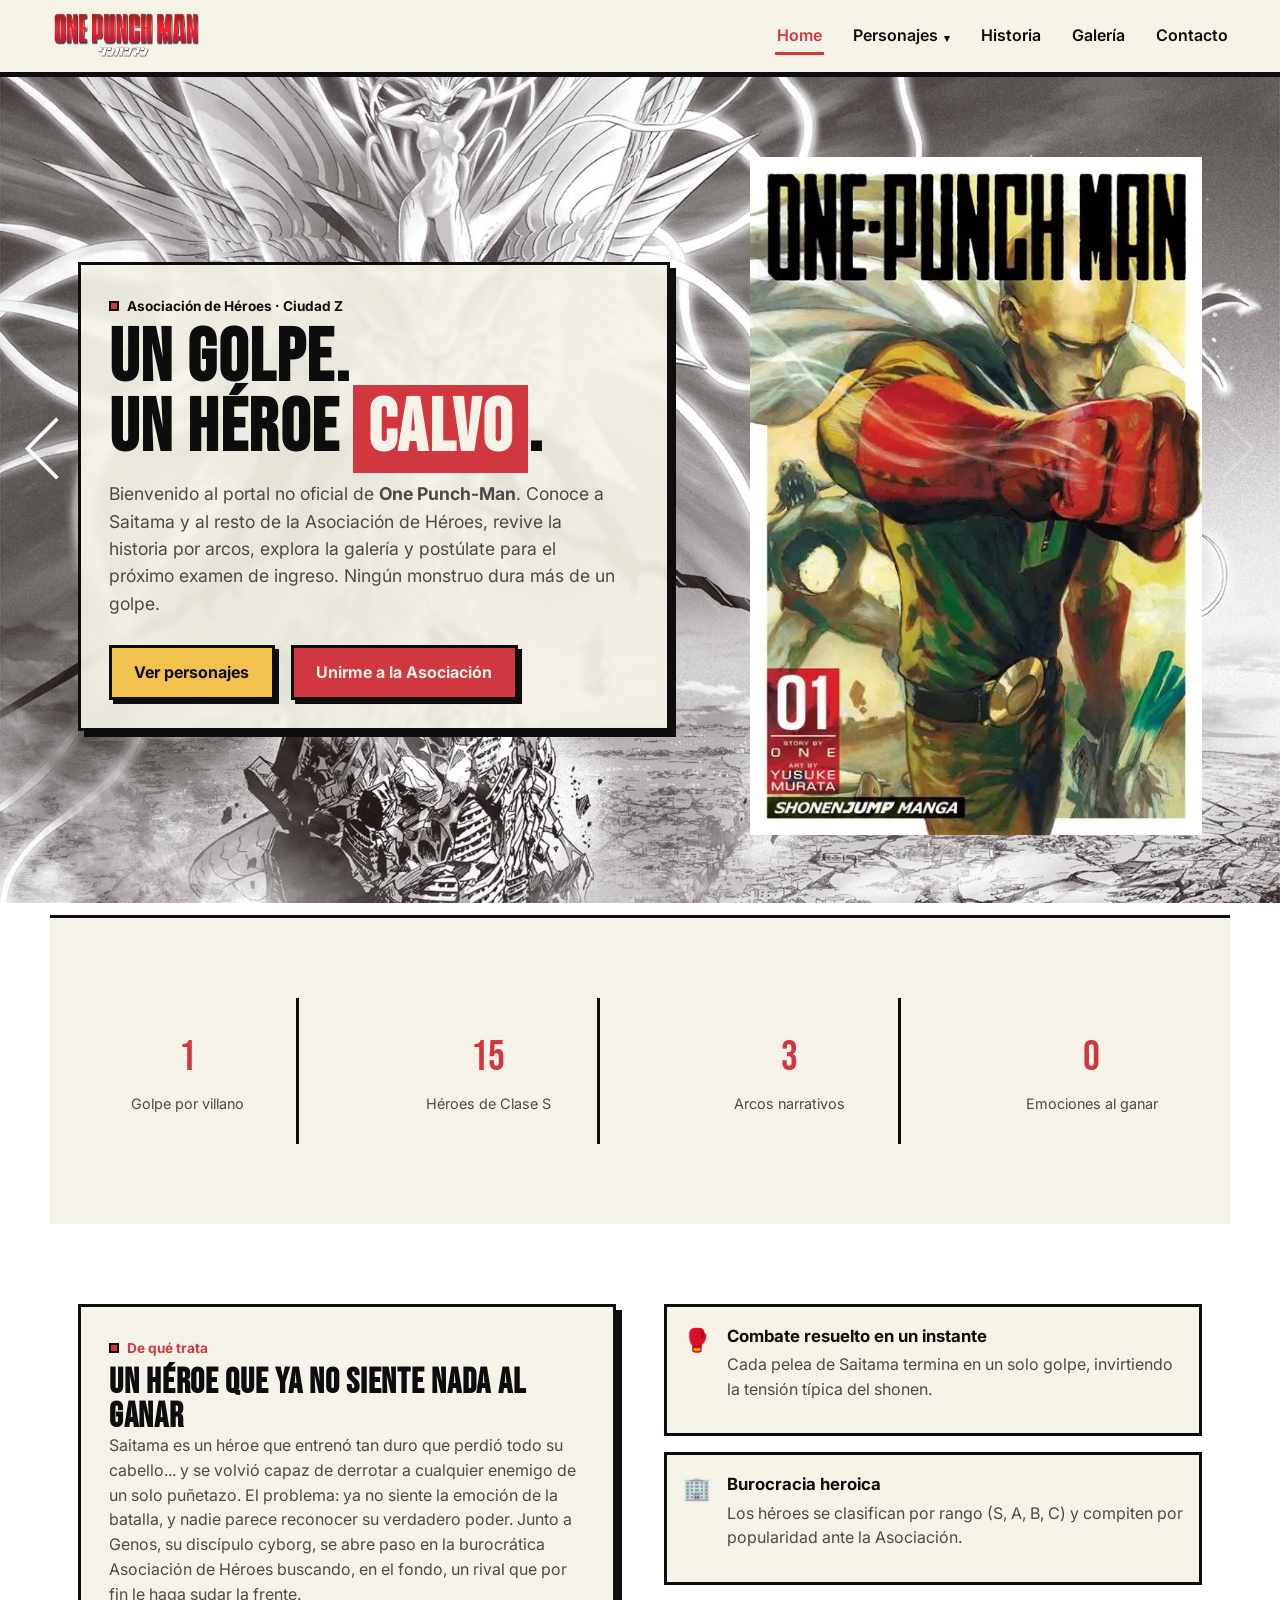
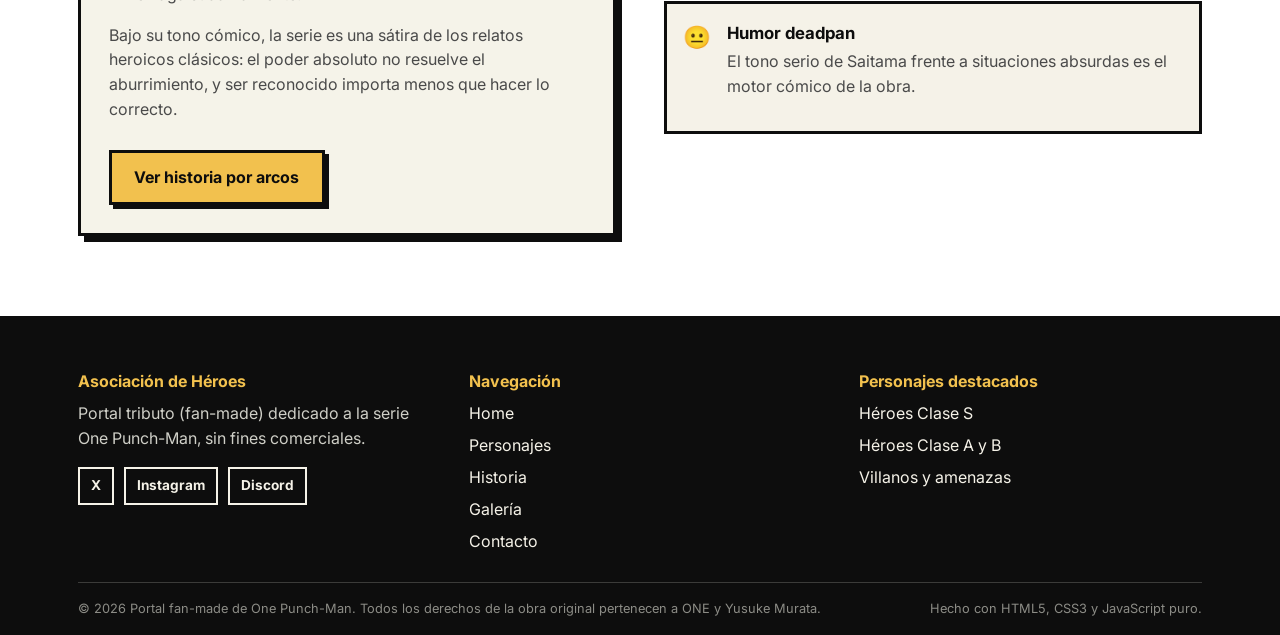
==== index.html @ f2408d26 "agregar contactos.html" ====
<!DOCTYPE html>
<html lang="es">
<head>
<meta charset="UTF-8">
<meta name="viewport" content="width=device-width, initial-scale=1.0">
<title>One Punch-Man | Asociación de Héroes</title>
<meta name="description" content="Sitio tributo fan-made de One Punch-Man: inicio, personajes, historia, galería y contacto.">
<link rel="icon" href="imagen/logo_nuevo_edge.png" type="image/svg+xml">
<link rel="preconnect" href="https://fonts.googleapis.com">
<link rel="stylesheet" href="https://fonts.googleapis.com/css2?family=Bebas+Neue&family=Inter:wght@400;500;600;700&display=swap">
<link rel="stylesheet" href="css/estilos.css">
</head>
<body class="fondo-historia">
<!-- ===================== ENCABEZADO / NAV ===================== -->
<header class="encabezado">
  <nav class="barra-nav contenedor" aria-label="Navegación principal">
    <a href="index.html" class="marca">
      <img src="imagen/logo_nuevo_edge.png" alt="Emblema de la Asociación de Héroes">
      
    </a>

    <button class="boton-menu-movil" id="botonMenuMovil" aria-expanded="false" aria-controls="navPrincipal" aria-label="Abrir menú">
      <span></span><span></span><span></span>
    </button>

    <div class="nav-principal" id="navPrincipal">
      <ul>
        <li><a class="enlace-nav activo" href="index.html" aria-current="page">Home</a></li>

        <li class="tiene-submenu">
          <a class="enlace-nav" href="personajes.html" id="togglePersonajes">Personajes</a>
          <ul class="submenu">
            <li><a href="personajes.html#personajes-heroes-s">Héroes Clase S</a></li>
            <li><a href="personajes.html#personajes-heroes-otros">Héroes Clase A y B</a></li>
            <li><a href="personajes.html#personajes-villanos">Villanos y amenazas</a></li>
          </ul>
        </li>

        <li><a class="enlace-nav" href="historia.html">Historia</a></li>
        <li><a class="enlace-nav" href="galeria.html">Galería</a></li>
        <li><a class="enlace-nav" href="contacto.html">Contacto</a></li>
      </ul>
    </div>
  </nav>
</header>

<main>

  <!-- ===================== HERO ===================== -->
  <section class="hero" id="inicio">
    <div class="contenedor">
      <div class="hero-texto">
        <span class="etiqueta-seccion">Asociación de Héroes · Ciudad Z</span>
        <h1 class="titulo-impacto">Un golpe.<br>Un héroe <span class="resalte">calvo</span>.</h1>
        <p class="parrafo-intro">
          Bienvenido al portal no oficial de <strong>One Punch-Man</strong>. Conoce a Saitama y al resto
          de la Asociación de Héroes, revive la historia por arcos, explora la galería y postúlate
          para el próximo examen de ingreso. Ningún monstruo dura más de un golpe.
        </p>
        <div class="hero-acciones">
          <a href="personajes.html" class="boton boton-primario">Ver personajes</a>
          <a href="contacto.html" class="boton boton-secundario">Unirme a la Asociación</a>
        </div>
      </div>
      <div class="hero-imagen">
        <img src="imagen/saitama_edge.webp" alt="Ilustración de un impacto de golpe estilo cómic, con líneas de velocidad radiales">
      </div>
    </div>

    <div class="franja-datos contenedor">
      <div class="dato"><span class="numero">1</span><span class="etiqueta">Golpe por villano</span></div>
      <div class="dato"><span class="numero">15</span><span class="etiqueta">Héroes de Clase S</span></div>
      <div class="dato"><span class="numero">3</span><span class="etiqueta">Arcos narrativos</span></div>
      <div class="dato"><span class="numero">0</span><span class="etiqueta">Emociones al ganar</span></div>
    </div>
  </section>

  <!-- ===================== SOBRE LA SERIE ===================== -->
  <section class="seccion" id="sobre">
    <div class="contenedor grid-sobre">
      <div class="columna">
        <span class="etiqueta-seccion">De qué trata</span>
        <h2 class="titulo-impacto" style="font-size:2.2rem;">Un héroe que ya no siente nada al ganar</h2>
        <p>
          Saitama es un héroe que entrenó tan duro que perdió todo su cabello... y se volvió capaz de
          derrotar a cualquier enemigo de un solo puñetazo. El problema: ya no siente la emoción de la
          batalla, y nadie parece reconocer su verdadero poder. Junto a Genos, su discípulo cyborg, se abre
          paso en la burocrática Asociación de Héroes buscando, en el fondo, un rival que por fin le haga
          sudar la frente.
        </p>
        <p>
          Bajo su tono cómico, la serie es una sátira de los relatos heroicos clásicos: el poder absoluto no
          resuelve el aburrimiento, y ser reconocido importa menos que hacer lo correcto.
        </p>
        <div class="hero-acciones">
          <a href="historia.html" class="boton boton-primario">Ver historia por arcos</a>
        </div>
      </div>
      <div class="columna">
        <div class="lista-rasgos">
          <div class="rasgo">
            <span class="icono">🥊</span>
            <div><h3>Combate resuelto en un instante</h3><p>Cada pelea de Saitama termina en un solo golpe, invirtiendo la tensión típica del shonen.</p></div>
          </div>
          <div class="rasgo">
            <span class="icono">🏢</span>
            <div><h3>Burocracia heroica</h3><p>Los héroes se clasifican por rango (S, A, B, C) y compiten por popularidad ante la Asociación.</p></div>
          </div>
          <div class="rasgo">
            <span class="icono">😐</span>
            <div><h3>Humor deadpan</h3><p>El tono serio de Saitama frente a situaciones absurdas es el motor cómico de la obra.</p></div>
          </div>
        </div>
      </div>
    </div>
  </section>
</main>

<!-- ===================== PIE DE PAGINA ===================== -->
<footer class="pie-pagina">
  <div class="contenedor">
    <div class="pie-grid">
      <div class="columna-pie">
        <h4>Asociación de Héroes</h4>
        <p style="color:#cfcfc7;">Portal tributo (fan-made) dedicado a la serie One Punch-Man, sin fines comerciales.</p>
        <div class="redes-sociales">
          <a href="https://twitter.com" target="_blank" rel="noopener noreferrer">X</a>
          <a href="https://instagram.com" target="_blank" rel="noopener noreferrer">Instagram</a>
          <a href="https://discord.com" target="_blank" rel="noopener noreferrer">Discord</a>
        </div>
      </div>
      <div class="columna-pie">
        <h4>Navegación</h4>
        <ul>
          <li><a href="index.html">Home</a></li>
          <li><a href="personajes.html">Personajes</a></li>
          <li><a href="historia.html">Historia</a></li>
          <li><a href="galeria.html">Galería</a></li>
          <li><a href="contacto.html">Contacto</a></li>
        </ul>
      </div>
      <div class="columna-pie">
        <h4>Personajes destacados</h4>
        <ul>
          <li><a href="personajes.html#personajes-heroes-s">Héroes Clase S</a></li>
          <li><a href="personajes.html#personajes-heroes-otros">Héroes Clase A y B</a></li>
          <li><a href="personajes.html#personajes-villanos">Villanos y amenazas</a></li>
        </ul>
      </div>
    </div>
    <div class="pie-legal">
      <span>© 2026 Portal fan-made de One Punch-Man. Todos los derechos de la obra original pertenecen a ONE y Yusuke Murata.</span>
      <span>Hecho con HTML5, CSS3 y JavaScript puro.</span>
    </div>
  </div>
</footer>

<script src="js/script.js"></script>
</body>
</html>
---- css/estilos.css ----
/* =========================================================
   ONE PUNCH-MAN | Asociación de Héroes — Hoja de estilos
   Sistema de diseño: "panel de cómic" — página crema tipo
   manga, tinta negra, y dos acentos: amarillo (traje) y
   rojo (guantes/botas). Bordes gruesos y esquinas rectas
   en vez de tarjetas redondeadas genéricas.
   ========================================================= */

/* ---------- 1. Tokens de diseño ---------- */
:root{
  --tinta: #0d0d0d;         /* negro tinta */
  --papel: #f5f2e8;         /* crema tipo papel de manga */
  --papel-2: #ece7d8;       /* crema un poco más oscuro, para paneles alternos */
  --amarillo: #f2c14e;      /* traje de Saitama */
  --rojo: #d1373f;          /* guantes / botas */
  --gris: #4a4a4a;          /* gris ceniza para texto secundario */
  --gris-claro: #8c8c86;

  --fuente-impacto: "Bebas Neue", "Arial Narrow", sans-serif;
  --fuente-base: "Inter", "Segoe UI", Arial, sans-serif;

  --borde: 3px solid var(--tinta);
  --borde-grueso: 5px solid var(--tinta);

  --espacio-1: 0.5rem;
  --espacio-2: 1rem;
  --espacio-3: 1.75rem;
  --espacio-4: 3rem;
  --espacio-5: 5rem;

  --ancho-maximo: 1180px;
}

/* ---------- 2. Reset base ---------- */
*, *::before, *::after{ box-sizing: border-box; }
html{ scroll-behavior: smooth; scroll-padding-top: 90px; }

 /* Fondo predeterminado (por si alguna página no tiene clase específica) */
body {
  margin: 0;
  background: var(--papel);
  color: var(--tinta);
  font-family: var(--fuente-base);
  line-height: 1.55;
  -webkit-font-smoothing: antialiased;
}

/* Fondo específico para el Inicio (index.html) */
body.fondo-inicio {
  background: url("../imagen/fondo_5_edge.png") no-repeat center center fixed;
  background-size: cover;
}

/* Fondo específico para Personajes (personajes.html) */
body.fondo-personajes {
  background: url("../imagen/fondo_1_edge.jpg") no-repeat center center fixed;
  background-size: cover;
}
/* Fondo específico para Historia (historia.html) */
body.fondo-historia {
  background: url("../imagen/fondo_2_edge.jpg") no-repeat center center fixed;
  background-size: cover;
}

/* Fondo específico para Galería (galeria.html) */
body.fondo-galeria {
  background: url("../imagen/fondo_3_edge.jpg") no-repeat center center fixed;
  background-size: cover;
}

/* Fondo específico para Contacto (contacto.html) */
body.fondo-contacto {
  background: url("../imagen/fondo_4_edge.jpg") no-repeat center center fixed;
  background-size: cover;
}

img{ max-width: 100%; display: block; }
a{ color: inherit; text-decoration: none; }
ul{ list-style: none; margin: 0; padding: 0; }
h1,h2,h3,h4{ margin: 0; font-weight: 700; }
p{ margin: 0 0 var(--espacio-2); color: var(--gris); }
button{ font-family: inherit; cursor: pointer; }
input, textarea{ font-family: inherit; }

.contenedor{
  width: 100%;
  max-width: var(--ancho-maximo);
  margin: 0 auto;
  padding: 0 var(--espacio-3);
}

:focus-visible{
  outline: 3px solid var(--rojo);
  outline-offset: 2px;
}

.titulo-impacto{
  font-family: var(--fuente-impacto);
  letter-spacing: 0.02em;
  line-height: 0.95;
}

.etiqueta-seccion{
  display: inline-flex;
  align-items: center;
  gap: 0.5rem;
  font-size: 0.85rem;
  color: var(--rojo);
  font-weight: 700;
  margin-bottom: var(--espacio-1);
}
.etiqueta-seccion::before{
  content: "";
  width: 10px; height: 10px;
  background: var(--rojo);
  border: 2px solid var(--tinta);
  display: inline-block;
}

/* ---------- 3. Encabezado / navegación (Flexbox) ---------- */
.encabezado{
  position: sticky;
  top: 0;
  z-index: 100;
  background: var(--papel);
  border-bottom: var(--borde-grueso);
}
.barra-nav{
  display: flex;
  align-items: center;
  justify-content: space-between;
  gap: var(--espacio-2);
  padding: 0.7rem 0;
}
.marca{
  display: flex;
  align-items: center;
  gap: 0.6rem;
}
.marca img{ width: 150px; height: 50px; }
.marca .nombre-marca{
  font-family: var(--fuente-impacto);
  font-size: 1.5rem;
  letter-spacing: 0.03em;
}
.marca .nombre-marca span{ color: var(--rojo); }

.nav-principal{
  display: flex;
  align-items: center;
  gap: var(--espacio-3);
}
.nav-principal > ul{
  display: flex;
  align-items: center;
  gap: var(--espacio-3);
}
.nav-principal a.enlace-nav{
  font-weight: 600;
  padding: 0.4rem 0.1rem;
  border-bottom: 3px solid transparent;
  transition: border-color 0.15s ease, color 0.15s ease;
}
.nav-principal a.enlace-nav:hover,
.nav-principal a.enlace-nav:focus-visible{
  border-color: var(--rojo);
}
.nav-principal a.enlace-nav.activo{
  border-color: var(--rojo);
  color: var(--rojo);
}

/* Submenú desplegable (segundo nivel) */
.tiene-submenu{ position: relative; }
.tiene-submenu > a.enlace-nav::after{
  content: "▾";
  margin-left: 0.35rem;
  font-size: 0.7em;
}
.submenu{
  position: absolute;
  top: 100%;
  left: 0;
  min-width: 240px;
  background: var(--papel);
  border: var(--borde);
  box-shadow: 6px 6px 0 var(--tinta);
  padding: 0.4rem 0;
  opacity: 0;
  visibility: hidden;
  transform: translateY(6px);
  transition: opacity 0.15s ease, transform 0.15s ease, visibility 0.15s ease;
}
.tiene-submenu:hover .submenu,
.tiene-submenu:focus-within .submenu{
  opacity: 1;
  visibility: visible;
  transform: translateY(0);
}
.submenu li a{
  display: block;
  padding: 0.6rem 1rem;
  font-weight: 500;
  border-left: 4px solid transparent;
}
.submenu li a:hover,
.submenu li a:focus-visible{
  background: var(--papel-2);
  border-left-color: var(--rojo);
}

.boton-menu-movil{
  display: none;
  flex-direction: column;
  gap: 5px;
  background: none;
  border: var(--borde);
  padding: 0.5rem 0.6rem;
}
.boton-menu-movil span{
  width: 22px; height: 3px; background: var(--tinta); display:block;
}

/* ---------- 4. Botones ---------- */
.boton{
  display: inline-flex;
  align-items: center;
  gap: 0.5rem;
  padding: 0.75rem 1.4rem;
  border: var(--borde);
  font-weight: 700;
  background: var(--papel);
  box-shadow: 4px 4px 0 var(--tinta);
  transition: transform 0.12s ease, box-shadow 0.12s ease;
}
.boton:hover, .boton:focus-visible{
  transform: translate(-2px,-2px);
  box-shadow: 6px 6px 0 var(--tinta);
}
.boton:active{
  transform: translate(0,0);
  box-shadow: 2px 2px 0 var(--tinta);
}
.boton-primario{ background: var(--amarillo); }
.boton-secundario{ background: var(--rojo); color: var(--papel); }
.boton-secundario p, .boton-secundario{ color: var(--papel); }

/* ---------- 5. Hero ---------- */

.hero .contenedor{
  display: flex;
  align-items: center;
  gap: var(--espacio-5);
  padding-top: var(--espacio-5);
  padding-bottom: var(--espacio-5);
  flex-wrap: wrap;
}
.hero-texto{ flex: 1 1 420px; }
.hero-texto .etiqueta-seccion{ color: var(--tinta); }
.hero-texto h1{
  font-size: clamp(2.6rem, 6vw, 4.6rem);
  margin-bottom: var(--espacio-2);
}
.hero-texto h1 .resalte{
  color: var(--papel);
  background: var(--rojo);
  padding: 0 0.2em;
  box-decoration-break: clone;
  -webkit-box-decoration-break: clone;
}
.hero-texto p.parrafo-intro{
  font-size: 1.1rem;
  max-width: 46ch;
  color: var(--gris);
}
.hero-acciones{
  display: flex;
  gap: var(--espacio-2);
  flex-wrap: wrap;
  margin-top: var(--espacio-3);
}
.hero-imagen{
  flex: 1 1 280px;
  display: flex;
  justify-content: center;
  position: relative;
}

@media (prefers-reduced-motion: reduce){
  .hero-imagen img{ animation: none; }
}


.franja-datos{
  display: flex;
  flex-wrap: wrap;
  border-top: var(--borde);
}
.dato{
  flex: 1 1 200px;
  padding: var(--espacio-3);
  border-right: var(--borde);
  text-align: center;
}
.dato:last-child{ border-right: none; }
.dato .numero{
  font-family: var(--fuente-impacto);
  font-size: 2.6rem;
  display: block;
  color: var(--rojo);
}
.dato .etiqueta{ font-size: 0.9rem; color: var(--gris); }

/* ---------- 6. Secciones genéricas ---------- */
.seccion{ padding: var(--espacio-5) 0; border-bottom: var(--borde-grueso); }
.seccion-alterna{  background-image: url("../imagen/TU_IMAGEN.jpg");
    background-size: cover;
    background-position: center;
    background-repeat: no-repeat;}
.encabezado-seccion{
  max-width: 60ch;
  margin-bottom: var(--espacio-4);
}
.encabezado-seccion h2{ font-size: clamp(1.9rem, 4vw, 2.6rem); }

/* Sobre la serie */
.grid-sobre{
  display: flex;
  gap: var(--espacio-4);
  flex-wrap: wrap;
  align-items: flex-start;
}
.grid-sobre .columna{ flex: 1 1 320px; }
.lista-rasgos{
  display: flex;
  flex-direction: column;
  gap: var(--espacio-2);
}
.rasgo{
  display: flex;
  gap: var(--espacio-2);
  align-items: flex-start;
  padding: var(--espacio-2);
  border: var(--borde);
  background: var(--papel);
}
.rasgo .icono{
  font-size: 1.4rem;
  flex-shrink: 0;
}
.rasgo h3{ font-size: 1.05rem; margin-bottom: 0.2rem; }

/* ---------- 7. Personajes (cards con Flexbox) ---------- */
.grid-personajes{
  display: flex;
  flex-wrap: wrap;
  gap: var(--espacio-3);
}
.tarjeta-personaje{
  flex: 1 1 250px;
  max-width: 290px;
  background: var(--papel);
  border: var(--borde);
  box-shadow: 5px 5px 0 var(--tinta);
  display: flex;
  flex-direction: column;
  transition: transform 0.15s ease;
}
.tarjeta-personaje:hover{ transform: translateY(-4px); }
.tarjeta-personaje .avatar-wrap{
  border-bottom: var(--borde);
  background: var(--papel-2);
  padding: var(--espacio-2);
  height: 260px; /* <--- Agrega esta línea para fijar la altura del recuadro */
  display: flex; /* <--- Agrega para centrar por seguridad */
  align-items: center; /* <--- Agrega */
  justify-content: center; /* <--- Agrega */
  overflow: hidden; /* <--- Oculta lo que sobre si la foto es muy grande */
}
.tarjeta-personaje .avatar-wrap img{ width: 100%; height: 100%; object-fit: cover; }
.tarjeta-personaje .info{
  padding: var(--espacio-2);
  display: flex;
  flex-direction: column;
  gap: 0.35rem;
  flex: 1;
}
.tarjeta-personaje .rango{
  font-size: 0.75rem;
  font-weight: 700;
  color: var(--rojo);
  text-transform: uppercase;
  letter-spacing: 0.06em;
}
.tarjeta-personaje h3{ font-size: 1.2rem; }
.tarjeta-personaje p{ font-size: 0.92rem; margin-bottom: 0; }

/* ---------- 8. Historia / Timeline ---------- */
.linea-tiempo{
  display: flex;
  flex-direction: column;
  gap: 0;
  border-left: var(--borde-grueso);
  margin-left: 10px;
}
.evento-tiempo{
  position: relative;
  padding: var(--espacio-2) 0 var(--espacio-3) var(--espacio-4);
}
.evento-tiempo::before{
  content: "";
  position: absolute;
  left: -13px;
  top: 1.6rem;
  width: 20px; height: 20px;
  background: var(--amarillo);
  border: 3px solid var(--tinta);
  border-radius: 50%;
}
.evento-tiempo .arco-num{
  font-family: var(--fuente-impacto);
  color: var(--gris-claro);
  font-size: 1rem;
}
.evento-tiempo h3{ font-size: 1.25rem; margin-bottom: 0.3rem; }

/* ---------- 9. Galería + filtros + lightbox ---------- */
.filtros-galeria{
  display: flex;
  flex-wrap: wrap;
  gap: 0.6rem;
  margin-bottom: var(--espacio-3);
}
.boton-filtro{
  border: var(--borde);
  background: var(--papel);
  padding: 0.5rem 1rem;
  font-weight: 700;
  font-size: 0.9rem;
}
.boton-filtro.activo{
  background: var(--tinta);
  color: var(--papel);
}
.grid-galeria{
  display: flex;
  flex-wrap: wrap;
  gap: var(--espacio-2);
}
.item-galeria{
  flex: 1 1 200px;
  max-width: 230px;
  border: var(--borde);
  background: var(--papel);
  cursor: pointer;
  padding: var(--espacio-1);
  transition: transform 0.15s ease, box-shadow 0.15s ease;
}
.item-galeria:hover{
  transform: translateY(-3px);
  box-shadow: 4px 4px 0 var(--tinta);
}
.item-galeria img{ width: 100%;height: 200px; /* <--- Agrega esta línea para que todas midan exactamente 200px de alto */
  object-fit: cover; /* <--- Mantiene la proporción y evita que se estiren de forma fea */ }
.item-galeria .pie-item{
  font-size: 0.85rem;
  font-weight: 600;
  text-align: center;
  padding-top: 0.4rem;
}
.item-galeria.oculto{ display: none; }

.superposicion-lightbox{
  position: fixed;
  inset: 0;
  background: rgba(13,13,13,0.9);
  display: flex;
  align-items: center;
  justify-content: center;
  padding: var(--espacio-3);
  z-index: 200;
}
.superposicion-lightbox.oculto{ display: none; }
.caja-lightbox{
  background: var(--papel);
  border: var(--borde-grueso);
  max-width: 560px;
  width: 100%;
  padding: var(--espacio-2);
  position: relative;
}
.caja-lightbox img{ width: 100%; border: var(--borde); margin-bottom: var(--espacio-1); }
.cerrar-lightbox{
  position: absolute;
  top: -18px;
  right: -18px;
  width: 40px; height: 40px;
  background: var(--rojo);
  color: var(--papel);
  border: var(--borde);
  font-size: 1.2rem;
  font-weight: 700;
  display: flex; align-items: center; justify-content: center;
}

/* ---------- 10. Contacto ---------- */
.grid-contacto{
  display: flex;
  gap: var(--espacio-4);
  flex-wrap: wrap;
}
.panel-formulario{
  flex: 1 1 380px;
  background: var(--papel);
  border: var(--borde);
  box-shadow: 6px 6px 0 var(--tinta);
  padding: var(--espacio-3);
}
.campo{
  display: flex;
  flex-direction: column;
  gap: 0.35rem;
  margin-bottom: var(--espacio-2);
}
.campo label{ font-weight: 700; font-size: 0.92rem; }
.campo input, .campo textarea{
  border: var(--borde);
  padding: 0.65rem 0.75rem;
  background: var(--papel);
  font-size: 1rem;
}
.campo input:focus, .campo textarea:focus{
  outline: none;
  border-color: var(--rojo);
}
.mensaje-error{
  color: var(--rojo);
  font-size: 0.82rem;
  min-height: 1.1em;
}
.campo.con-error input, .campo.con-error textarea{ border-color: var(--rojo); }
.aviso-formulario{
  margin-top: var(--espacio-2);
  padding: var(--espacio-2);
  border: var(--borde);
  background: var(--papel-2);
  font-weight: 600;
  display: none;
}
.aviso-formulario.visible{ display: block; }

.panel-info-contacto{
  flex: 1 1 280px;
  display: flex;
  flex-direction: column;
  gap: var(--espacio-2);
}
.tarjeta-info{
  border: var(--borde);
  background: var(--papel-2);
  padding: var(--espacio-2);
}
.tarjeta-info h3{ margin-bottom: 0.3rem; font-size: 1.05rem; }

/* ---------- 11. Pie de página ---------- */
.pie-pagina{
  background: var(--tinta);
  color: var(--papel);
  padding: var(--espacio-4) 0 var(--espacio-2);
}
.pie-grid{
  display: flex;
  flex-wrap: wrap;
  gap: var(--espacio-4);
  padding-bottom: var(--espacio-3);
  border-bottom: 1px solid rgba(245,242,232,0.2);
}
.pie-grid .columna-pie{ flex: 1 1 220px; }
.pie-grid h4{ margin-bottom: var(--espacio-1); color: var(--amarillo); }
.pie-grid ul{ display: flex; flex-direction: column; gap: 0.45rem; }
.pie-grid a:hover{ color: var(--amarillo); }
.redes-sociales{
  display: flex;
  gap: 0.6rem;
  flex-wrap: wrap;
}
.redes-sociales a{
  border: 2px solid var(--papel);
  padding: 0.4rem 0.7rem;
  font-size: 0.85rem;
  font-weight: 700;
}
.redes-sociales a:hover{ background: var(--amarillo); color: var(--tinta); border-color: var(--amarillo); }
.pie-legal{
  padding-top: var(--espacio-2);
  font-size: 0.8rem;
  color: var(--gris-claro);
  display: flex;
  justify-content: space-between;
  flex-wrap: wrap;
  gap: 0.5rem;
}

/* ---------- 12. Responsive ---------- */
@media (max-width: 900px){
  .nav-principal{
    position: fixed;
    inset: 70px 0 0 0;
    background: var(--papel);
    flex-direction: column;
    align-items: stretch;
    padding: var(--espacio-3);
    border-top: var(--borde);
    transform: translateX(100%);
    transition: transform 0.2s ease;
    overflow-y: auto;
  }
  .nav-principal.abierto{ transform: translateX(0); }
  .nav-principal > ul{
    flex-direction: column;
    align-items: stretch;
    gap: 0;
  }
  .nav-principal a.enlace-nav{
    display: block;
    padding: 0.9rem 0.2rem;
    border-bottom: 1px solid var(--papel-2);
  }
  .submenu{
    position: static;
    box-shadow: none;
    opacity: 1; visibility: visible; transform: none;
    display: none;
    border: none;
    border-left: 4px solid var(--amarillo);
    margin-left: 0.6rem;
  }
  .tiene-submenu.submenu-abierto .submenu{ display: block; }
  .tiene-submenu > a.enlace-nav::after{ float: right; }
  .boton-menu-movil{ display: flex; }
}

@media (max-width: 640px){
  .contenedor{ padding: 0 var(--espacio-2); }
  .seccion{ padding: var(--espacio-4) 0; }
  .dato{ flex: 1 1 50%; border-bottom: var(--borde); }
  .pie-legal{ flex-direction: column; text-align: center; }
}
@keyframes zoomFondo {
  0% {
    background-size: 100%;
  }

  50% {
    background-size: 108%;
  }

  100% {
    background-size: 100%;
  }
}

body.fondo-personajes {
  background: url("../imagen/fondo_edge.webp") no-repeat center center fixed;
  background-size: 100%;
  animation: zoomFondo 20s ease-in-out infinite;
}
/* Animación para todos los fondos */
body.fondo-inicio,
body.fondo-personajes,
body.fondo-historia,
body.fondo-galeria,
body.fondo-contacto {
  animation: zoomFondo 20s ease-in-out infinite;
}

/* ---------- 13. Legibilidad sobre fondo (Historia) ---------- */
/* No se toca la imagen de fondo: se agrega un panel semitransparente
   detrás del texto, con el mismo lenguaje visual (papel + borde + sombra)
   que ya usan las tarjetas de personajes. */
#historia .encabezado-seccion{
  background: rgba(245, 242, 232, 0.92);
  border: var(--borde);
  box-shadow: 6px 6px 0 var(--tinta);
  padding: var(--espacio-3);
  backdrop-filter: blur(2px);
}
 
#historia .evento-tiempo{
  background: rgba(245, 242, 232, 0.92);
  border: var(--borde);
  box-shadow: 4px 4px 0 var(--tinta);
  margin-bottom: var(--espacio-2);
  padding: var(--espacio-2) var(--espacio-2) var(--espacio-2) calc(var(--espacio-4) + var(--espacio-1));
  backdrop-filter: blur(2px);
}
#historia .evento-tiempo:last-child{ margin-bottom: 0; }

#personajes .encabezado-seccion{
  background: rgba(245, 242, 232, 0.92);
  border: var(--borde);
  box-shadow: 6px 6px 0 var(--tinta);
  padding: var(--espacio-3);
  backdrop-filter: blur(2px);
}

#personajes h3.titulo-impacto{
  display: inline-block;
  background: rgba(245, 242, 232, 0.92);
  border: var(--borde);
  box-shadow: 4px 4px 0 var(--tinta);
  padding: 0.5rem 1rem;
}

/* ---------- 15. Legibilidad sobre fondo (Galería, Contacto, Home) ---------- */
#galeria .encabezado-seccion,
#contacto .encabezado-seccion{
  background: rgba(245, 242, 232, 0.92);
  border: var(--borde);
  box-shadow: 6px 6px 0 var(--tinta);
  padding: var(--espacio-3);
  backdrop-filter: blur(2px);
}

#sobre .grid-sobre > .columna:first-child{
  background: rgba(245, 242, 232, 0.92);
  border: var(--borde);
  box-shadow: 6px 6px 0 var(--tinta);
  padding: var(--espacio-3);
  backdrop-filter: blur(2px);
}

.hero-texto{
  background: rgba(245, 242, 232, 0.92);
  border: var(--borde);
  box-shadow: 6px 6px 0 var(--tinta);
  padding: var(--espacio-3);
  backdrop-filter: blur(2px);
}

.franja-datos{
  background: rgba(245, 242, 232, 0.92);
  backdrop-filter: blur(2px);
}
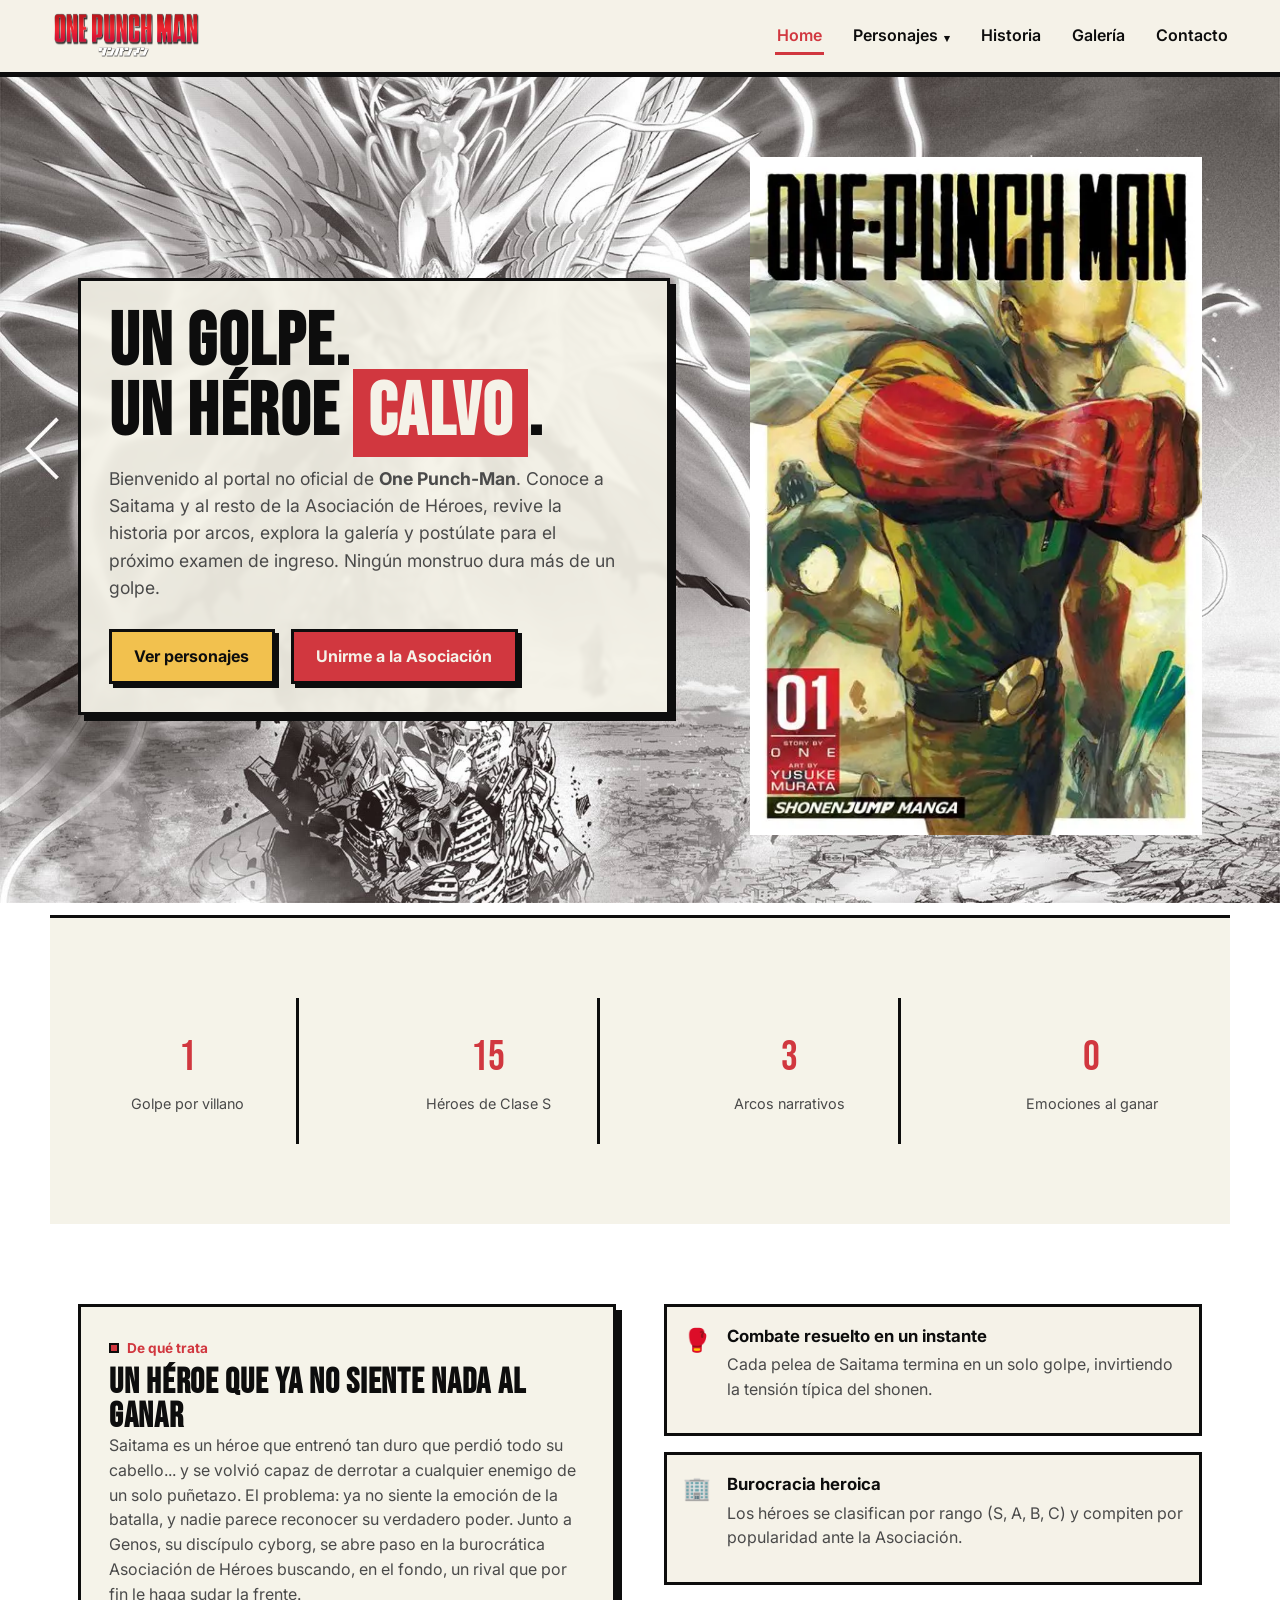
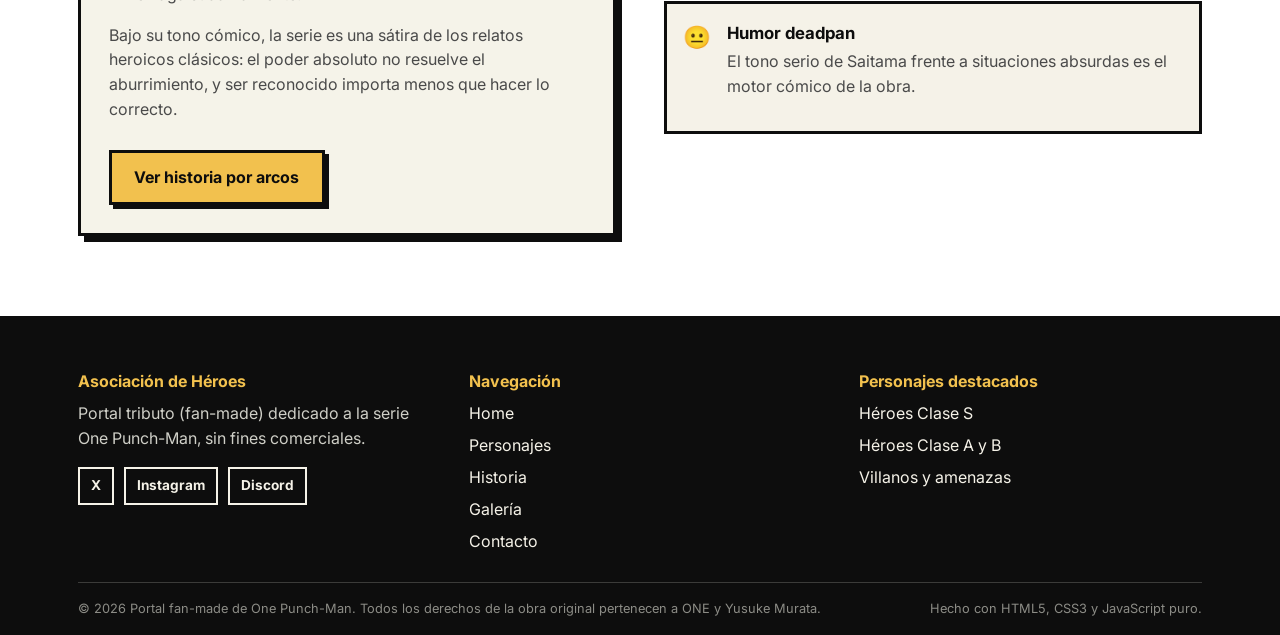
==== commit f7d3f652: "elimine el primer titulo quiero probar si se puede modificar el código" ====
--- a/index.html
+++ b/index.html
@@ -50,7 +50,7 @@
   <section class="hero" id="inicio">
     <div class="contenedor">
       <div class="hero-texto">
-        <span class="etiqueta-seccion">Asociación de Héroes · Ciudad Z</span>
+        <!--<span class="etiqueta-seccion">Asociación de Héroes · Ciudad Z</span>-->
         <h1 class="titulo-impacto">Un golpe.<br>Un héroe <span class="resalte">calvo</span>.</h1>
         <p class="parrafo-intro">
           Bienvenido al portal no oficial de <strong>One Punch-Man</strong>. Conoce a Saitama y al resto
